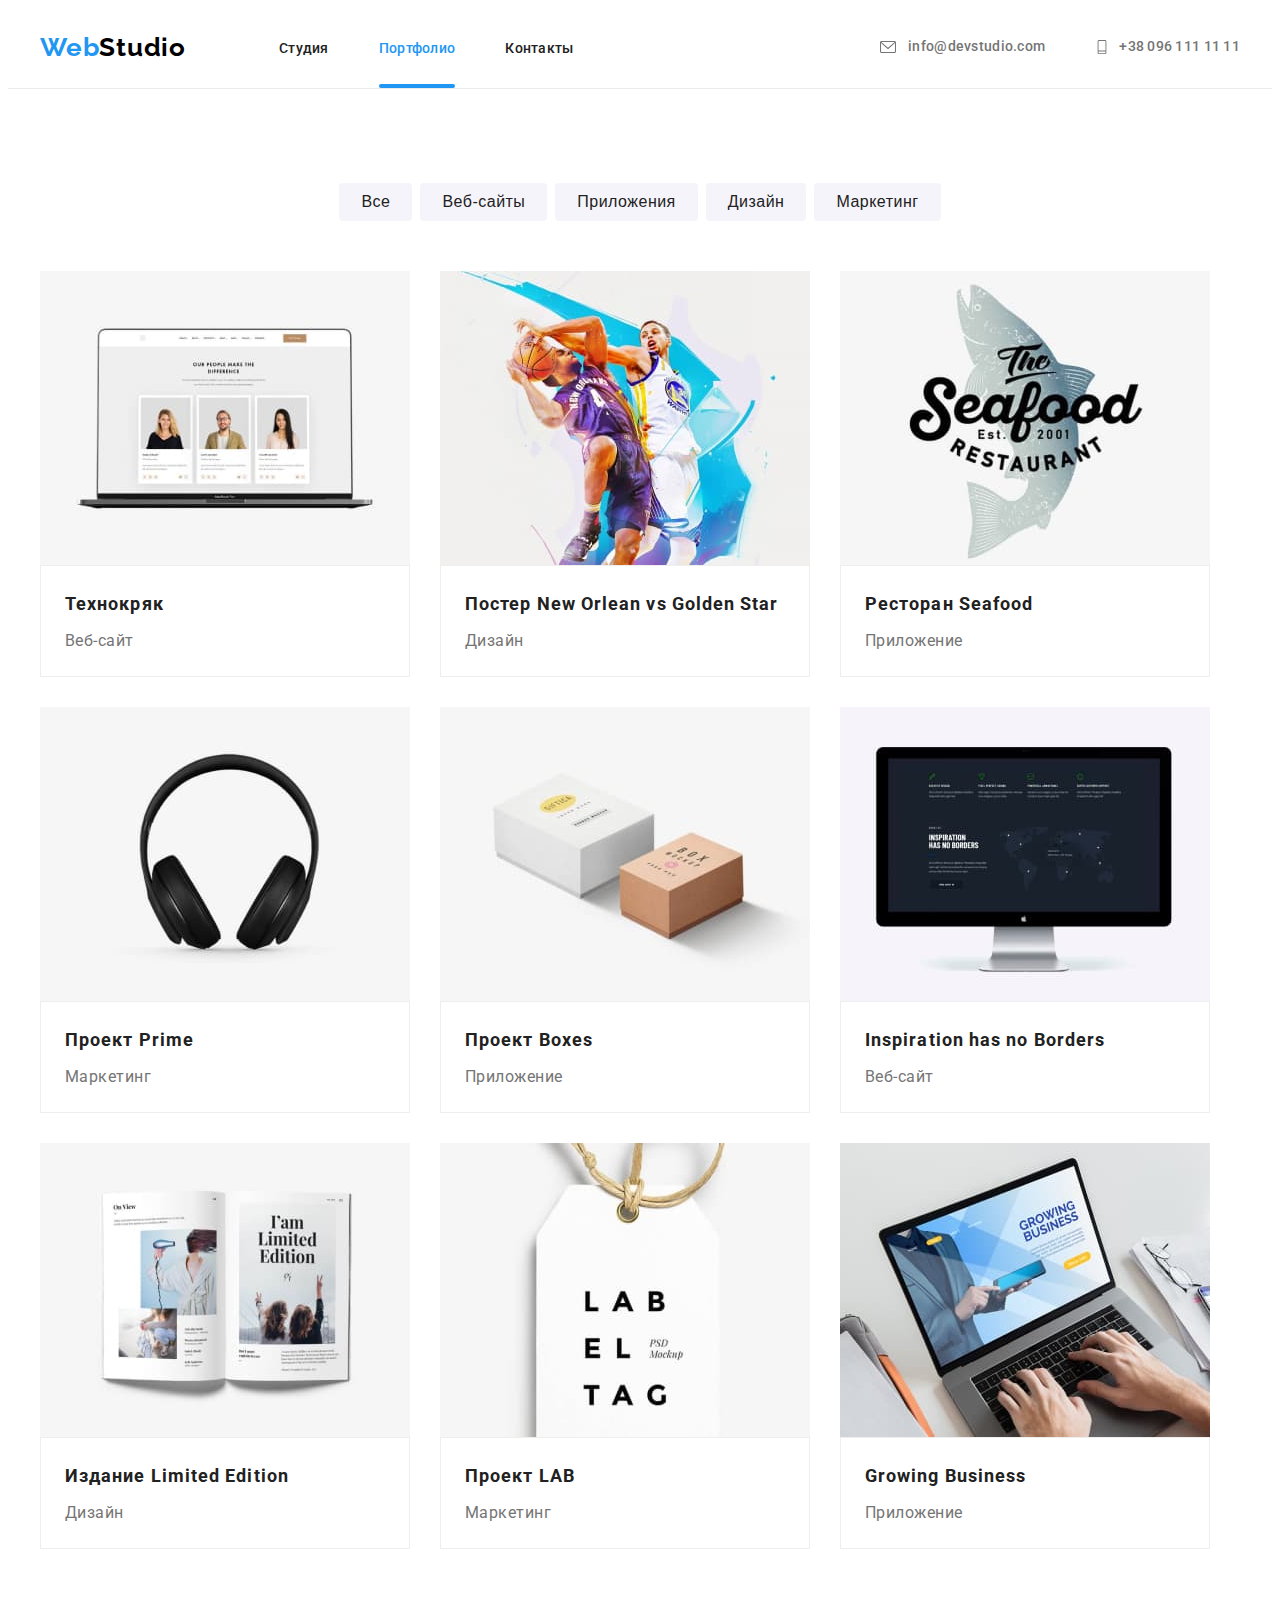
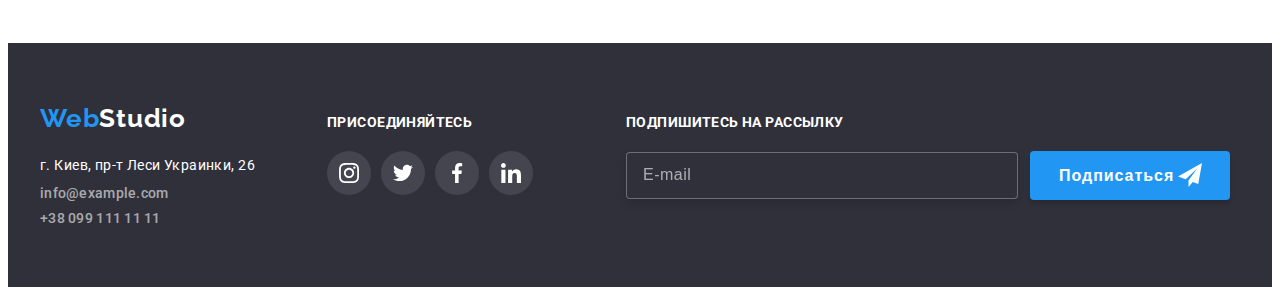
==== portfolio.html @ 2f49c0d4 "Скопировал файлы с дз 6" ====
<!DOCTYPE html>
<html lang="ru">
<head>
    <meta charset="UTF-8">
    <meta http-equiv="X-UA-Compatible" content="IE=edge">
    <meta name="viewport" content="width=device-width, initial-scale=1.0">    
    <title>Document</title>
    <link rel="preconnect" href="https://fonts.gstatic.com">
    <link href="https://fonts.googleapis.com/css2?family=Raleway:wght@700&family=Roboto:wght@400;500;700;900&display=swap"
        rel="stylesheet">
    <link rel="stylesheet" href="https://cdnjs.cloudflare.com/ajax/libs/modern-normalize/0.2.0/modern-normalize.min.css"
        integrity="sha512-sqIVMkf5f8XGYI/UZYGs7wODxlUeoj9JknataPfUwtvrSKWMHrMXGZ7Evb6nabFYJQG15vFFyALe6r0nWCD1Ug=="
        crossorigin="anonymous" />
    <link rel="stylesheet" href="./css/styles.css">
</head>
<body>
    <header class="header">
    
        <div class="container">
            <!-- Навигация -->
            <nav class="navigation">
                <a href="./index.html" class="logo link">Web<span class="logo-black">Studio</span></a>
                <ul class="list nav-list">
                    <li class="nav-item">
                        <a class="navigation-link link" href="index.html">Студия</a>
                    </li>
                    <li class="nav-item">
                        <a class="navigation-link current link" href="./portfolio.html">Портфолио</a>
                    </li>
                    <li class="nav-item">
                        <a class="navigation-link link" href="">Контакты</a>
                    </li>
                </ul>
            </nav>
            <!-- Контакты -->
            <div class="contacts-container">
                <a href="mailto:info@devstudio.com" class="mail-link link">
                    <svg width="20" height="16" class="icon-envelope">
                        <use href="./images/svg/sprite.svg#icon-envelope">
    
                        </use>
                    </svg>
                    info@devstudio.com</a>
                <a href="tel:+380961111111" class="phone-link link">
                    <svg width="14" height="20" class="icon-Vector">
                        <use href="./images/svg/sprite.svg#icon-Vector">
    
                        </use>
                    </svg>+38 096 111 11 11
                </a>
            </div>
        </div>
    
    </header>

    <main>
        <!-- portfolio -->
        <section class="portfolio-section">     
            <div class="container">
                <h1 hidden>portfolio</h1>
                <ul class="filters-list list">
                    <li class="filter-item">
                        <button type="button" class="filter-btm">Все</button>
                    </li>
                    <li class="filter-item">
                        <button type="button" class="filter-btm">Веб-сайты</button>
                    </li>
                    <li class="filter-item">
                        <button type="button" class="filter-btm">Приложения</button>
                    </li>
                    <li class="filter-item">
                        <button type="button" class="filter-btm">Дизайн</button>
                    </li>
                    <li class="filter-item">
                        <button type="button" class="filter-btm">Маркетинг</button>
                    </li>
                </ul>
                
                <ul class="projects-list list">
                    <li class="project-item">
                        <a class="project-link link" href="">
                            <div class="project-list-wraper">
                                <img class="project-img" src="./images/portfolio/img.jpg" alt="макбук" width="370" height="294">                            
                                <p class="overlay">
                                    Технокряк это современная площадка распространения коронавируса. Компании используют эту платформу для цифрового шпионажа и атак на защищённые сервера конкурентов.
                                </p>  
                            </div>                          
                            <div class="project-list-content-wrapper">
                                <h2 class="project-title">Технокряк</h2>
                                <p class="project-name">Веб-сайт</p>
                            </div>
                            
                        </a>
                    </li>
                    <li class="project-item">
                        <a class="project-link link" href="">
                            <div class="project-list-wraper">
                                <img class="project-img" src="./images/portfolio/img-1.jpg" alt="играют в баскетбол" width="370" height="294">                            
                                <p class="overlay">
                                    Технокряк это современная площадка распространения коронавируса. Компании используют эту платформу для цифрового шпионажа и атак на защищённые сервера конкурентов.
                                </p>  
                            </div>                            
                            <div class="project-list-content-wrapper">
                                <h2 class="project-title">Постер New Orlean vs Golden Star</h2>
                                <p class="project-name">Дизайн</p>
                            </div>
                            
                        </a>
                    </li>
                    <li class="project-item">
                        <a class="project-link link" href="">
                            <div class="project-list-wraper">
                                <img class="project-img" src="./images/portfolio/img-2.jpg" alt="логотип ресторана Seafood" width="370" height="294">                            
                                <p class="overlay">
                                    Технокряк это современная площадка распространения коронавируса. Компании используют эту платформу для цифрового шпионажа и атак на защищённые сервера конкурентов.
                                </p>  
                            </div>    
                            
                            <div class="project-list-content-wrapper">
                                <h2 class="project-title">Ресторан Seafood</h2>
                                <p class="project-name">Приложение</p>
                            </div>                                
                        </a>
                    </li>
                    <li class="project-item">
                        <a class="project-link link" href="">
                            <div class="project-list-wraper">
                                <img class="project-img" src="./images/portfolio/img-3.jpg" alt="наушники" width="370" height="294">                            
                                <p class="overlay">
                                    Технокряк это современная площадка распространения коронавируса. Компании используют эту платформу для цифрового шпионажа и атак на защищённые сервера конкурентов.
                                </p>  
                            </div>    
                            
                            <div class="project-list-content-wrapper">
                                <h2 class="project-title">Проект Prime</h2>
                                <p class="project-name">Маркетинг</p>
                            </div>                            
                        </a>
                    </li>
                    <li class="project-item">
                        <a class="project-link link" href="">
                            <div class="project-list-wraper">
                                <img class="project-img" src="./images/portfolio/img-4.jpg" alt="две коробки" width="370" height="294">                            
                                <p class="overlay">
                                    Технокряк это современная площадка распространения коронавируса. Компании используют эту платформу для цифрового шпионажа и атак на защищённые сервера конкурентов.
                                </p>  
                            </div>                             
                            <div class="project-list-content-wrapper">
                                <h2 class="project-title">Проект Boxes</h2>
                                <p class="project-name">Приложение</p>
                            </div>                            
                        </a>
                    </li>
                    <li class="project-item">
                        <a class="project-link link" href="">
                            <div class="project-list-wraper">
                                <img class="project-img" src="./images/portfolio/img-5.jpg" alt="монитор" width="370" height="294">                            
                                <p class="overlay">
                                    Технокряк это современная площадка распространения коронавируса. Компании используют эту платформу для цифрового шпионажа и атак на защищённые сервера конкурентов.
                                </p>  
                            </div>                             
                            <div class="project-list-content-wrapper">
                                <h2 class="project-title">Inspiration has no Borders</h2>
                                <p class="project-name">Веб-сайт</p>
                            </div>                                
                        </a>
                    </li>
                    <li class="project-item">
                        <a class="project-link link" href="">
                            <div class="project-list-wraper">
                                <img class="project-img" src="./images/portfolio/img-6.jpg" alt="книга" width="370" height="294">                            
                                <p class="overlay">
                                    Технокряк это современная площадка распространения коронавируса. Компании используют эту платформу для цифрового шпионажа и атак на защищённые сервера конкурентов.
                                </p>  
                            </div>                            
                            <div class="project-list-content-wrapper">
                                <h2 class="project-title">Издание Limited Edition</h2>
                                <p class="project-name">Дизайн</p>
                            </div>                            
                        </a>
                    </li>
                    <li class="project-item">
                        <a class="project-link link" href="">
                            <div class="project-list-wraper">
                                <img class="project-img" src="./images/portfolio/img-7.jpg" alt="брилок с названием проекта" width="370" height="294">                           
                                <p class="overlay">
                                    Технокряк это современная площадка распространения коронавируса. Компании используют эту платформу для цифрового шпионажа и атак на защищённые сервера конкурентов.
                                </p>  
                            </div>                           
                            <div class="project-list-content-wrapper">
                                <h2 class="project-title">Проект LAB</h2>
                                <p class="project-name">Маркетинг</p>
                            </div>                                
                        </a>
                    </li>
                    <li class="project-item">
                        <a class="project-link link" href="">
                            <div class="project-list-wraper">
                                <img class="project-img" src="./images/portfolio/img-8.jpg" alt="набирает текст на ноутбуке" width="370" height="294">                           
                                <p class="overlay">
                                    Технокряк это современная площадка распространения коронавируса. Компании используют эту платформу для цифрового шпионажа и атак на защищённые сервера конкурентов.
                                </p>  
                            </div> 
                            
                            <div class="project-list-content-wrapper">
                                <h2 class="project-title">Growing Business</h2>
                                <p class="project-name">Приложение</p>
                            </div>                                
                        </a>
                    </li>
                </ul>

            </div>       
            
        </section>

    </main>

    <!-- footer -->
    <footer class="footer">
        <div class="container footer-container">
            <div>
                <a class="logo link" href="index.html">Web<span class="logo-white">Studio</span></a>
    
                <address class="adress">
                    <p class="address-name">г. Киев, пр-т Леси Украинки, 26</p>
                    <a class="mail-link link" href="mailto:info@example.com">info@example.com</a>
                    <a class="phone-link link" href="tel:+380991111111">+38 099 111 11 11</a>
    
                </address>
            </div>
            <div class="social-links-container">
                <h2 class="sicial-title">присоединяйтесь</h2>
                <ul class="footer-social-links list">
                    <li class="footer-social-link-item">
                        <a href="" class="footer-social-link link">
                            <svg width=20 height=20 class="footer-social-list-icon">
                                <use href="./images/svg/sprite.svg#icon-instagram-2"></use>
                            </svg>
                        </a>
                    </li>
                    <li class="footer-social-link-item">
                        <a href="" class="footer-social-link link">
                            <svg width=20 height=20 class="footer-social-list-icon">
                                <use href="./images/svg/sprite.svg#icon-twitter-1"></use>
                            </svg>
                        </a>
                    </li>
                    <li class="footer-social-link-item">
                        <a href="" class="footer-social-link link">
                            <svg width=20 height=20 class="footer-social-list-icon">
                                <use href="./images/svg/sprite.svg#icon-facebook-1"></use>
                            </svg>
                        </a>
                    </li>
                    <li class="footer-social-link-item">
                        <a href="" class="footer-social-link link">
                            <svg width=20 height=20 class="footer-social-list-icon">
                                <use href="./images/svg/sprite.svg#icon-linkedin-1"></use>
                            </svg>
                        </a>
                    </li>
                </ul>
            </div>
    
            <div class="e-mail-input-container">
                <p class="e-mail-input-title">Подпишитесь на рассылку</p>
    
                <form action="#" class="e-mail-input-form">
                    <input type="email" name="user-email" class="e-mail-input" placeholder="E-mail">
                    <div class="e-mail-input-wraper">
                        <button type="submit" class="e-mail-input-btn">Подписаться
                            <svg width=24 height=24 class="e-mail-input-icon">
                                <use href="./images/svg/sprite.svg#icon-send"></use>
                            </svg>
                        </button>
    
                    </div>
                </form>
    
            </div>
        </div>
    
    
    </footer>
    
</body>
</html>
---- css/styles.css ----
h1,
h2,
h3,
h4,
h5,
h6,
p {
  margin: 0px;
  padding: 0px;
}

ol,
ul {
  margin: 0px;
  padding: 0px;
}

img {
  display: block;
}

:root {
  --main-font: "Roboto", sans-serif;
  --secondary-font: "Raleway", sans-serif;
  --accent-color: #2196f3;
  --main-color: #212121;
  --secondary-color: #757575;
  --color-balck: #000000;
  --color-white: #ffffff;
}

body {
  font-family: var(--main-font);
  color: var(--main-color);
}

.icon-envelope,
.icon-Vector {
  transition: fill 250ms cubic-bezier(0.4, 0, 0.2, 1);
  fill: var(--secondary-color);
  margin-right: 10px;
}

.phone-link:focus .icon-Vector,
.phone-link:hover .icon-Vector,
.mail-link:hover .icon-envelope,
.mail-link:focus .icon-envelope {
  fill: var(--accent-color);
}

.link {
  text-decoration: none;
}

.list {
  list-style: none;
}

.adress {
  font-style: normal;
  margin-top: 20px;
}

.adress .phone-link {
  display: block;
}

.visually-hidden {
  position: absolute !important;
  clip: rect(1px 1px 1px 1px); /* IE6, IE7 */
  clip: rect(1px, 1px, 1px, 1px);
  padding: 0 !important;
  border: 0 !important;
  height: 1px !important;
  width: 1px !important;
  overflow: hidden;
}

.container {
  width: 1200px;
  margin: 0 auto;
  padding-left: 15px;
  padding-right: 15px;
}

.header {
  display: flex;
  align-items: center;
  padding-top: 24px;
  padding-bottom: 25px;
  border-bottom: 1px solid #ececec;
}

.social-links {
  padding-left: 32px;
  padding-right: 32px;
  margin-top: 16px;
  display: flex;
  justify-content: space-between;
}

.social-link-item {
  align-items: center;
}

.social-link {
  transition: background-color 250ms cubic-bezier(0.4, 0, 0.2, 1);
  border-radius: 50%;
  display: flex;
  justify-content: center;
  align-items: center;
  height: 40px;
  width: 40px;
}

.social-link-item:not(:last-child) {
  margin-right: 10px;
}

.social-list-icon {
  transition: fill 250ms cubic-bezier(0.4, 0, 0.2, 1);
  fill: #afb1b8;
  width: 20px;
  height: 20px;
}

.social-link:focus,
.social-link:hover {
  transition: background-color 250ms cubic-bezier(0.4, 0, 0.2, 1);
  background-color: var(--accent-color);
}

.social-link:focus .social-list-icon,
.social-link:hover .social-list-icon {
  fill: var(--color-white);
}

.regular-customers-title {
  font-family: Roboto;
  font-weight: 700;
  font-size: 36px;
  line-height: 1.16;
  text-align: center;
  letter-spacing: 0.03em;

  color: var(--main-color);
}

.regular-customers-list {
  display: flex;
  margin-top: 50px;
}

.logo-1 {
  width: 45px;
  height: 50px;
}

.regular-customers-link {
  display: flex;
  justify-content: center;
  align-items: center;
  width: 170px;
  height: 90px;
  border: 1px solid #afb1b8;
  border-radius: 4px;
  transition: border-color 250ms cubic-bezier(0.4, 0, 0.2, 1);
}

.footer-container {
  display: flex;
  align-items: baseline;
}

.sicial-title {
  font-family: Roboto;
  font-weight: 700;
  font-size: 14px;
  line-height: 1.14;
  letter-spacing: 0.03em;
  text-transform: uppercase;
  color: var(--color-white);
}

.regular-customers-link:focus .regular-customers-icon,
.regular-customers-link:hover .regular-customers-icon {
  fill: var(--accent-color);
}

.regular-customers-link:focus,
.regular-customers-link:hover {
  border-color: var(--accent-color);
}

.footer-social-links {
  display: flex;
  margin-top: 20px;
}

.footer-social-link-item:not(:last-child) {
  margin-right: 10px;
}

.social-links-container {
  margin-left: 72px;
}

.footer-social-list-icon {
  fill: var(--color-white);
}

.footer-social-link:focus,
.footer-social-link:hover {
  background: var(--accent-color);
}

.footer-social-link {
  display: flex;
  justify-content: center;
  align-items: center;
  height: 44px;
  width: 44px;
  border-radius: 50%;
  background: rgba(255, 255, 255, 0.1);
  transition: background-color 250ms cubic-bezier(0.4, 0, 0.2, 1);
}

.regular-customers-icon {
  fill: #afb1b8;
  transition: fill 250ms cubic-bezier(0.4, 0, 0.2, 1);
}

.regular-customers-list-item:not(:last-child) {
  margin-right: 30px;
}

.regular-customers-section {
  padding-top: 94px;
  padding-bottom: 94px;
}

.nav-item:not(:last-child) {
  margin-right: 50px;
}

.contacts-container {
  display: flex;
  margin-left: auto;
}

.contacts-container .mail-link {
  justify-content: center;
  align-items: center;
  display: flex;
  margin-right: 50px;
}

.adress .mail-link {
  display: block;
  margin-bottom: 9px;
}

.navigation {
  display: flex;
  align-items: center;
}

.header .container {
  display: flex;
  align-items: center;
}

.nav-list {
  display: flex;
  align-items: center;
  margin-left: 93px;
}

.hero-section {
  max-width: 1600px;
  margin: 0 auto;
  background: #2f303a;
  padding-top: 200px;
  padding-bottom: 200px;
  text-align: center;
  background-image: linear-gradient(
      rgba(47, 48, 58, 0.4),
      rgba(47, 48, 58, 0.4)
    ),
    url(../images/hero-Img.jpg);
}

.svg-container {
  width: 270px;
  height: 120px;
  padding: 25px 100px;
  background: #f5f4fa;
  border-radius: 4px;
  margin-bottom: 30px;
}

.logo {
  font-family: var(--secondary-font);
  font-weight: 700;
  font-size: 26px;
  line-height: 1.19;
  letter-spacing: 0.03em;
  color: var(--accent-color);
}

.logo-black {
  color: var(--color-balck);
}

.logo-white {
  color: var(--color-white);
}

.navigation-link {
  font-weight: 500;
  font-size: 14px;
  line-height: 1.14;
  letter-spacing: 0.02em;
  color: var(--main-color);
  transition: color 250ms cubic-bezier(0.4, 0, 0.2, 1);
  position: relative;
  padding-top: 32px;
  padding-bottom: 32px;
}

.current {
  color: var(--accent-color);
}

.current::after {
  content: "";
  display: block;
  position: absolute;
  width: 100%;
  background-color: var(--accent-color);
  height: 4px;
  border-radius: 2px;
  bottom: 0;
  left: 0;
}

.features-list {
  display: flex;
  margin-left: -30px;
  margin-top: -30px;
  flex-wrap: wrap;
}

.features-item {
  margin-top: 30px;
  margin-left: 30px;
  flex-basis: calc(100% / 4 - 30px);
}

.team-section {
  background-color: #f5f4fa;
  padding-top: 94px;
  padding-bottom: 94px;
}

.footer {
  background-color: #2f303a;
  padding-top: 60px;
  padding-bottom: 60px;
}

.mail-link {
  font-weight: 500;
  font-size: 14px;
  line-height: 1.14;
  letter-spacing: 0.02em;
  color: rgba(255, 255, 255, 0.6);
  transition: color 250ms cubic-bezier(0.4, 0, 0.2, 1);
}

.phone-link {
  font-weight: 500;
  font-size: 14px;
  line-height: 1.14;
  letter-spacing: 0.02em;
  color: rgba(255, 255, 255, 0.6);
  transition: color 250ms cubic-bezier(0.4, 0, 0.2, 1);
}

.contacts-container .mail-link {
  color: var(--secondary-color);
}

.contacts-container .phone-link {
  align-items: center;
  justify-content: center;
  display: flex;
  color: var(--secondary-color);
}

.mail-link:focus,
.mail-link:hover,
.navigation-link:focus,
.navigation-link:hover,
.phone-link:hover,
.phone-link:focus {
  color: var(--accent-color);
}

.main-title {
  font-weight: 900;
  font-size: 44px;
  line-height: 1.36;
  letter-spacing: 0.06em;
  text-transform: uppercase;
  color: #ffffff;
  width: 700px;
  margin: 0 auto;
  margin-bottom: 30px;
}

.main-btn {
  font-weight: 700;
  font-size: 16px;
  line-height: 1.87;
  letter-spacing: 0.06em;
  background-color: var(--accent-color);
  color: var(--color-white);
  cursor: pointer;
  padding: 10px 32px;
  border-radius: 4px;
  border: none;
}

.main-btn:hover {
  background-color: #188ce8;
}

.features-section {
  padding-top: 94px;
  padding-bottom: 47px;
}

.box-section {
  padding-top: 47px;
  padding-bottom: 94px;
}

.features-title {
  font-weight: 700;
  font-size: 14px;
  line-height: 1.14;
  letter-spacing: 0.03em;
  text-transform: uppercase;
  margin-bottom: 10px;
}

.title {
  font-weight: 700;
  font-size: 36px;
  line-height: 1.16;
  text-align: center;
  letter-spacing: 0.03em;
  color: var(--main-color);
  margin-bottom: 50px;
}

.features-description {
  font-size: 14px;
  line-height: 1.71;
  letter-spacing: 0.03em;
  color: var(--secondary-color);
}

.team-title {
  font-weight: 500;
  font-size: 16px;
  line-height: 1.18;
  text-align: center;
  letter-spacing: 0.03em;
  margin-bottom: 10px;
}

.team-list {
  flex-wrap: wrap;
  display: flex;
  margin-left: -30px;
  margin-top: -30px;
}

.team-item {
  margin-left: 30px;
  margin-top: 30px;
}

.team-list-content-wrapper {
  padding-top: 30px;
  padding-bottom: 30px;
  background-color: var(--color-white);
  box-shadow: 0px 1px 3px rgba(0, 0, 0, 0.12), 0px 1px 1px rgba(0, 0, 0, 0.14),
    0px 2px 1px rgba(0, 0, 0, 0.2);
  border-radius: 0px 0px 4px 4px;
}

.box-list {
  display: flex;
  margin-left: -30px;
  margin-top: -30px;
}

.filters-list {
  display: flex;
  justify-content: center;
  margin-bottom: 50px;
}

.portfolio-section {
  padding-top: 94px;
  padding-bottom: 94px;
}

.project-list-content-wrapper {
  padding: 20px 24px;
  border: 1px solid #eeeeee;
}

.project-item {
  position: relative;
  transition: box-shadow 250ms cubic-bezier(0.4, 0, 0.2, 1);
  margin-left: 30px;
  margin-top: 30px;
}

.project-item:focus,
.project-item:hover {
  box-shadow: 0px 1px 1px rgba(0, 0, 0, 0.12), 0px 4px 4px rgba(0, 0, 0, 0.06),
    1px 4px 6px rgba(0, 0, 0, 0.16);
}

.filter-item:not(:last-child) {
  margin-right: 8px;
}

.projects-list {
  flex-wrap: wrap;
  display: flex;
  margin-left: -30px;
  margin-top: -30px;
}

.team-position {
  font-size: 16px;
  line-height: 1.18;
  text-align: center;
  letter-spacing: 0.03em;
  color: var(--secondary-color);
}

.address-name {
  font-size: 14px;
  line-height: 1.71;
  letter-spacing: 0.03em;
  color: var(--color-white);
  margin-bottom: 9px;
}

.filter-btm {
  font-weight: 500;
  font-size: 16px;
  line-height: 1.62;
  text-align: center;
  letter-spacing: 0.03em;
  cursor: pointer;
  color: var(--main-color);
  display: block;
  padding: 6px 22px;
  background: #f5f4fa;
  border: none;
  border-radius: 4px;
  transition: color 250ms cubic-bezier(0.4, 0, 0.2, 1),
    background 250ms cubic-bezier(0.4, 0, 0.2, 1),
    box-shadow 250ms cubic-bezier(0.4, 0, 0.2, 1);
}

.filter-btm:hover,
.filter-btm:focus {
  box-shadow: 0px 3px 1px rgba(0, 0, 0, 0.1), 0px 1px 2px rgba(0, 0, 0, 0.08),
    0px 2px 2px rgba(0, 0, 0, 0.12);
  background-color: var(--accent-color);
  color: var(--color-white);
}

.project-title {
  font-weight: 700;
  font-size: 18px;
  line-height: 2;
  letter-spacing: 0.06em;
  margin-bottom: 4px;
  color: var(--main-color);
}

.project-name {
  font-size: 16px;
  line-height: 1.87;
  letter-spacing: 0.03em;
  color: var(--secondary-color);
}

.overlay {
  font-size: 18px;
  line-height: 1.56;
  letter-spacing: 0.03em;
  color: var(--color-white);
  top: 0;
  left: 0;
  position: absolute;
  width: 100%;
  transform: translateY(100%);
  height: 100%;
  padding: 63px 24px;
  background: rgba(33, 150, 243, 0.9);
  transition: transform 250ms cubic-bezier(0.4, 0, 0.2, 1);
}

.project-list-wraper {
  overflow: hidden;
  position: relative;
}

.project-link:focus .overlay,
.project-link:hover .overlay {
  transform: translateY(0%);
}

.box-item-label {
  display: flex;
  justify-content: center;
  align-items: center;
  position: absolute;
  bottom: 0;
  left: 0;
  width: 100%;
  height: 70px;
  background: rgba(47, 48, 58, 0.8);
}

.box-item {
  flex-basis: calc(100% / 3 - -30px);
  margin-left: 30px;
  margin-top: 30px;
  position: relative;
}

.box-item-label-text {
  font-weight: 700;
  font-size: 14px;
  line-height: 1.14;
  text-align: center;
  letter-spacing: 0.03em;
  text-transform: uppercase;
  color: var(--color-white);
}

.backdrop {
  position: fixed;
  bottom: 0;
  left: 0;
  top: 0;
  left: 0;
  width: 100vw;
  height: 100vh;
  background-color: rgba(0, 0, 0, 0.2);
  transition: all 250ms cubic-bezier(0.4, 0, 0.2, 1);
}

.modal {
  position: absolute;
  left: 50%;
  top: 50%;
  transform: translate(-50%, -50%);
  width: 528px;
  height: 580px;
  background: #ffffff;
  padding: 40px;
}

.modal-close-btn {
  display: flex;
  align-items: center;
  position: absolute;
  top: 8px;
  right: 8px;
  width: 30px;
  height: 30px;
  cursor: pointer;
  background: #ffffff;
  border-radius: 50%;
  border: 1px solid rgba(0, 0, 0, 0.1);
}

.modal-close-btn:hover .modal-close-btn-icon,
.modal-close-btn:focus .modal-close-btn-icon {
  fill: var(--accent-color);
}

.modal-close-btn-icon {
  display: block;
  transition: fill 250ms cubic-bezier(0.4, 0, 0.2, 1);
}

.is-hidden {
  opacity: 0;
  visibility: hidden;
  pointer-events: none;
}

/* ========== FORM ========== */

.modal-form {
  display: flex;
  flex-direction: column;
}

.form-title {
  font-weight: 700;
  font-size: 20px;
  line-height: 1.15;
  text-align: center;
  letter-spacing: 0.03em;
  color: var(--main-color);
  margin-bottom: 12px;
}

.modal-form-input {
  width: 100%;
  height: 40px;
  border: 1px solid rgba(33, 33, 33, 0.2);
  border-radius: 4px;
  padding-left: 42px;
  outline: none;
  transition: border-color 250ms cubic-bezier(0.4, 0, 0.2, 1);
}

.modal-form-input:focus {
  border-color: var(--accent-color);
  cursor: pointer;
}

.modal-form-input:focus + .modal-form-icon {
  fill: var(--accent-color);
}

.modal-form-input-wrapper {
  position: relative;
  display: block;
  margin-top: 4px;
  margin-bottom: 10px;
}

.modal-form-icon {
  position: absolute;
  display: block;
  top: 50%;
  left: 12px;
  transform: translateY(-50%);
  transition: fill 250ms cubic-bezier(0.4, 0, 0.2, 1);
}

.modal-form-field {
  font-size: 12px;
  line-height: 1.16;
  letter-spacing: 0.01em;
  color: var(--secondary-color);
}

.modal-form-term:focus + .modal-form-check-desc::before {
  box-shadow: 0 0 0 0.5px black;
}

.modal-form-message {
  width: 100%;
  height: 120px;
  outline: none;
  border: 1px solid rgba(33, 33, 33, 0.2);
  border-radius: 4px;
  resize: none;
  padding: 12px 16px;
  margin-top: 4px;
  transition: border-color 250ms cubic-bezier(0.4, 0, 0.2, 1);
}

.modal-form-message::placeholder {
  font-size: 12px;
  line-height: 1.16;
  letter-spacing: 0.01em;
  color: rgba(117, 117, 117, 0.5);
}

.modal-form-message:focus {
  border-color: var(--accent-color);
}

.modal-form-check-desc::before {
  content: "";
  display: block;
  width: 16px;
  height: 16px;
  border: 1px solid #212121;
  border-radius: 4px;
  cursor: pointer;
  margin-right: 7px;
  box-shadow: 0px 1px 3px rgb(0 0 0 / 12%), 0px 1px 1px rgb(0 0 0 / 14%),
    0px 2px 1px rgb(0 0 0 / 20%);
}

.modal-form-term:checked + .modal-form-check-desc::before {
  background-image: url("../images/svg/icon\ check.svg");
  background-position: center;
  outline: none;
  background-color: var(--accent-color);
  border-color: var(--accent-color);
}
.modal-form-check-desc {
  display: flex;
  font-size: 12px;
  align-items: center;
  margin-top: 20px;
}

.modal-form-link {
  color: var(--accent-color);
}

.modal-form-btn {
  background: #2196f3;
  box-shadow: 0px 4px 4px rgba(0, 0, 0, 0.15);
  border-radius: 4px;
  border: none;
  margin: 0 auto;
  padding: 10px 55px;
  margin-top: 30px;

  font-weight: 700;
  font-size: 16px;
  line-height: 1.87;
  letter-spacing: 0.06em;
  color: #ffffff;
  transition: background 250ms cubic-bezier(0.4, 0, 0.2, 1);
}

.modal-form-btn:hover,
.modal-form-btn:focus {
  background: #188ce8;
  box-shadow: 0px 4px 4px rgba(0, 0, 0, 0.15);
  border-radius: 4px;
  cursor: pointer;
}

.e-mail-input-container {
  margin-left: 93px;
}

.e-mail-input-title {
  font-weight: 700;
  text-transform: uppercase;
  font-size: 14px;
  line-height: 1.14;
  letter-spacing: 0.03em;
  color: var(--color-white);
  margin-bottom: 20px;
}

.e-mail-input {
  border: 1px solid rgba(255, 255, 255, 0.3);
  filter: drop-shadow(0px 4px 4px rgba(0, 0, 0, 0.15));
  border-radius: 4px;
  background: #2f303a;
  outline: none;
  width: 358px;
  padding: 15px 16px;
  color: var(--color-white);
}

.e-mail-input::placeholder {
  font-size: 16px;
  line-height: 1.25;
  align-items: center;
  letter-spacing: 0.03em;
  color: rgba(255, 255, 255, 0.6);
}

.e-mail-input-btn {
  background: #2196f3;
  box-shadow: 0px 4px 4px rgba(0, 0, 0, 0.15);
  border-radius: 4px;
  display: flex;

  font-weight: 700;
  font-size: 16px;
  line-height: 1.87;
  letter-spacing: 0.06em;
  color: #ffffff;
  margin-left: 12px;
  padding: 10px 0 10px 29px;
  border: none;
  min-width: 200px;
  transition: background 250ms cubic-bezier(0.4, 0, 0.2, 1);
}

.e-mail-input-btn:hover {
  background: #188ce8;
  cursor: pointer;
}

.e-mail-input-wraper {
  position: relative;
}

.e-mail-input-icon {
  position: absolute;
  transform: translateY(-50%);
  top: 50%;
  right: 28px;
}

.e-mail-input-form {
  display: flex;
  align-items: center;
}
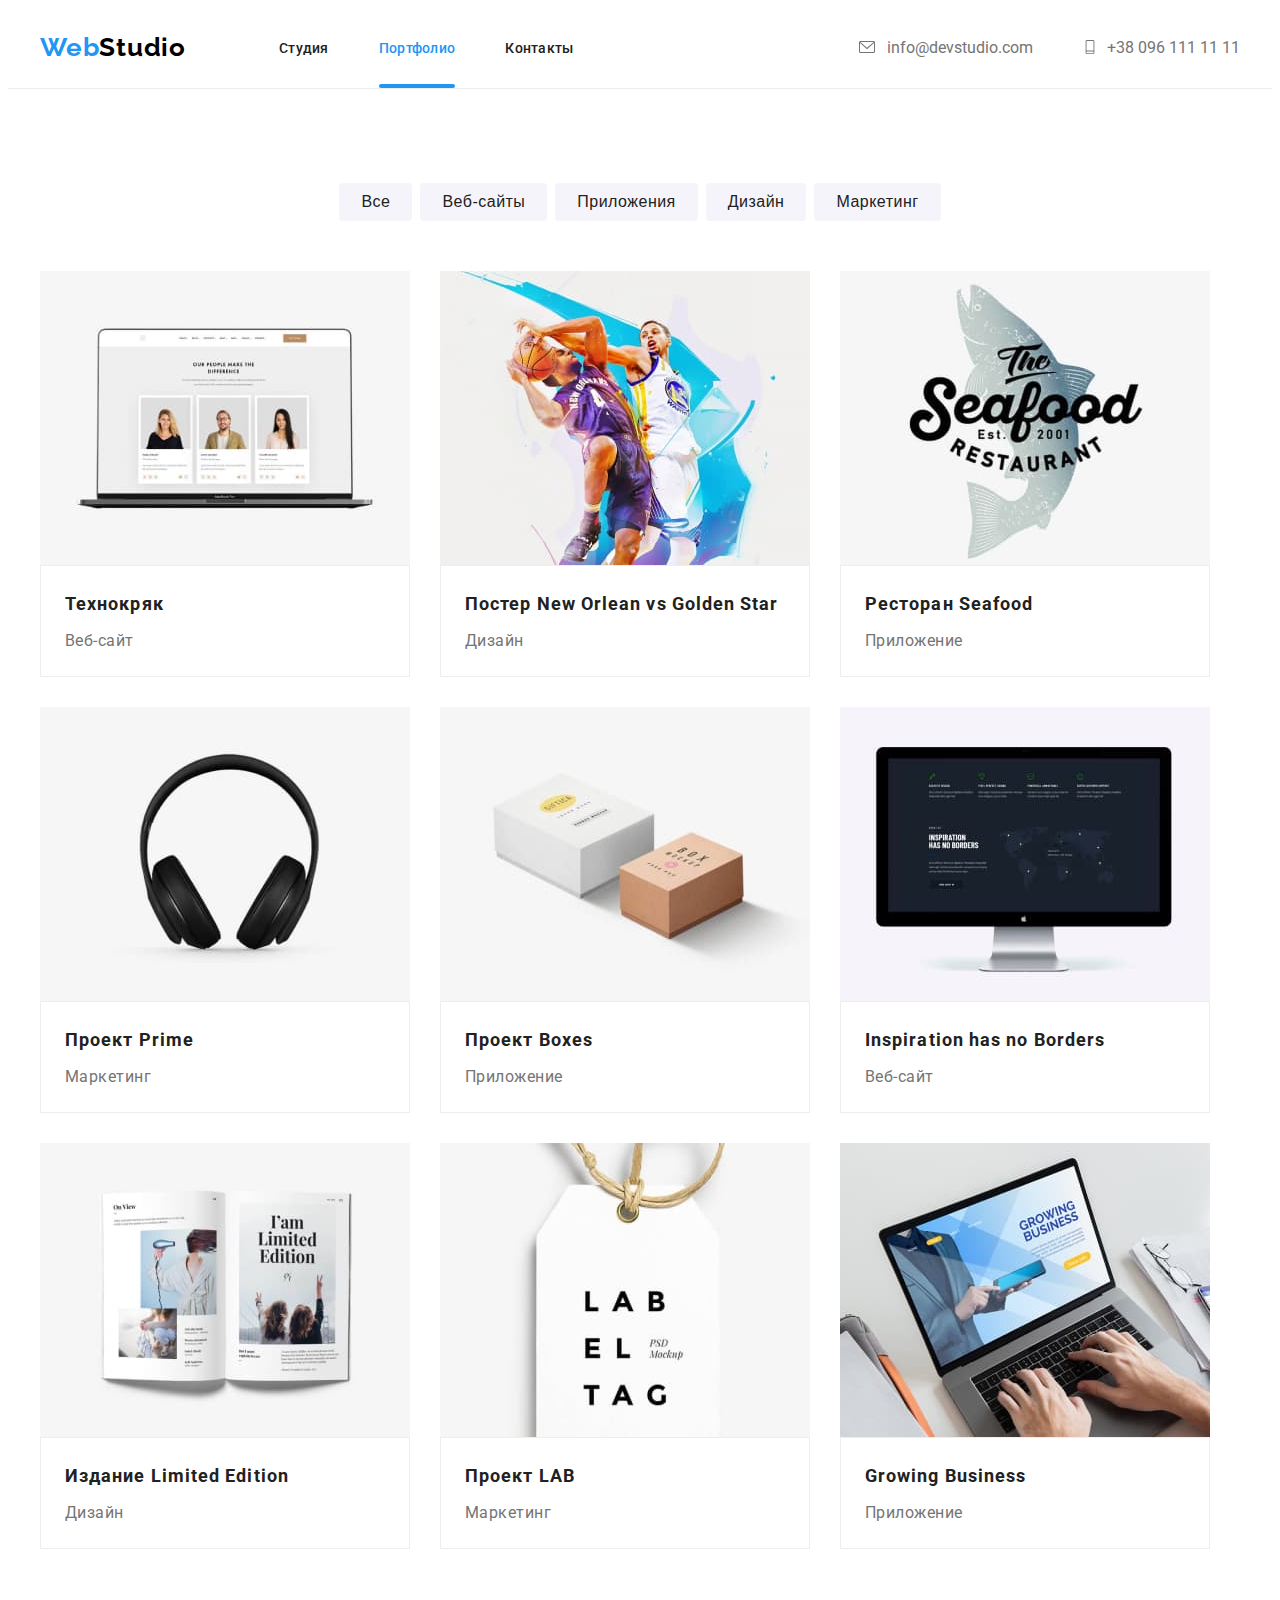
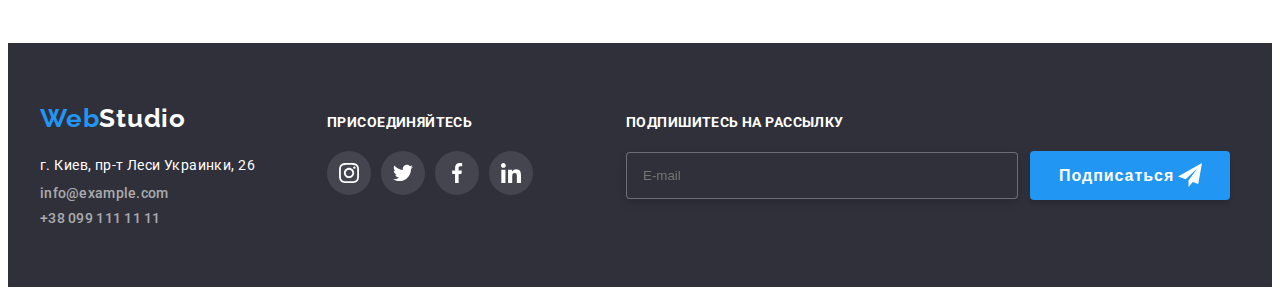
==== commit 3f9ab596: "выполнил ДЗ" ====
--- a/portfolio.html
+++ b/portfolio.html
@@ -11,7 +11,7 @@
     <link rel="stylesheet" href="https://cdnjs.cloudflare.com/ajax/libs/modern-normalize/0.2.0/modern-normalize.min.css"
         integrity="sha512-sqIVMkf5f8XGYI/UZYGs7wODxlUeoj9JknataPfUwtvrSKWMHrMXGZ7Evb6nabFYJQG15vFFyALe6r0nWCD1Ug=="
         crossorigin="anonymous" />
-    <link rel="stylesheet" href="./css/styles.css">
+    <link rel="stylesheet" href="./css/main.min.css">
 </head>
 <body>
     <header class="header">
@@ -19,30 +19,30 @@
         <div class="container">
             <!-- Навигация -->
             <nav class="navigation">
-                <a href="./index.html" class="logo link">Web<span class="logo-black">Studio</span></a>
-                <ul class="list nav-list">
-                    <li class="nav-item">
-                        <a class="navigation-link link" href="index.html">Студия</a>
-                    </li>
-                    <li class="nav-item">
-                        <a class="navigation-link current link" href="./portfolio.html">Портфолио</a>
-                    </li>
-                    <li class="nav-item">
-                        <a class="navigation-link link" href="">Контакты</a>
+                <a href="./index.html" class="logo link">Web<span class="logo_header">Studio</span></a>
+                <ul class="list menu">
+                    <li class="menu__item">
+                        <a class="menu__link link" href="index.html">Студия</a>
+                    </li>
+                    <li class="menu__item">
+                        <a class="menu__link current link" href="./portfolio.html">Портфолио</a>
+                    </li>
+                    <li class="menu__item">
+                        <a class="menu__link link" href="">Контакты</a>
                     </li>
                 </ul>
             </nav>
             <!-- Контакты -->
-            <div class="contacts-container">
-                <a href="mailto:info@devstudio.com" class="mail-link link">
-                    <svg width="20" height="16" class="icon-envelope">
+            <div class="contacts">
+                <a href="mailto:info@devstudio.com" class="contacts__mail-link link">
+                    <svg width="20" height="16" class="contacts__icon-envelope">
                         <use href="./images/svg/sprite.svg#icon-envelope">
     
                         </use>
                     </svg>
                     info@devstudio.com</a>
-                <a href="tel:+380961111111" class="phone-link link">
-                    <svg width="14" height="20" class="icon-Vector">
+                <a href="tel:+380961111111" class="contacts__phone-link link">
+                    <svg width="14" height="20" class="contacts__icon-Vector">
                         <use href="./images/svg/sprite.svg#icon-Vector">
     
                         </use>
@@ -54,6 +54,7 @@
     </header>
 
     <main>
+
         <!-- portfolio -->
         <section class="portfolio-section">     
             <div class="container">
@@ -220,12 +221,12 @@
     <footer class="footer">
         <div class="container footer-container">
             <div>
-                <a class="logo link" href="index.html">Web<span class="logo-white">Studio</span></a>
+                <a class="logo link" href="">Web<span class="logo_footer">Studio</span></a>
     
                 <address class="adress">
-                    <p class="address-name">г. Киев, пр-т Леси Украинки, 26</p>
-                    <a class="mail-link link" href="mailto:info@example.com">info@example.com</a>
-                    <a class="phone-link link" href="tel:+380991111111">+38 099 111 11 11</a>
+                    <p class="adress__name">г. Киев, пр-т Леси Украинки, 26</p>
+                    <a class="adress__mail-link  link" href="mailto:info@example.com">info@example.com</a>
+                    <a class="adress__phone-link phone_link link" href="tel:+380991111111">+38 099 111 11 11</a>
     
                 </address>
             </div>
@@ -263,14 +264,14 @@
                 </ul>
             </div>
     
-            <div class="e-mail-input-container">
-                <p class="e-mail-input-title">Подпишитесь на рассылку</p>
-    
-                <form action="#" class="e-mail-input-form">
-                    <input type="email" name="user-email" class="e-mail-input" placeholder="E-mail">
-                    <div class="e-mail-input-wraper">
-                        <button type="submit" class="e-mail-input-btn">Подписаться
-                            <svg width=24 height=24 class="e-mail-input-icon">
+            <div class="subscription">
+                <p class="subscription__title">Подпишитесь на рассылку</p>
+    
+                <form action="#" class="subscription__form">
+                    <input type="email" name="user-email" class="subscription__input" placeholder="E-mail">
+                    <div class="subscription__wraper">
+                        <button type="submit" class="subscription__btn">Подписаться
+                            <svg width=24 height=24 class="subscription__icon">
                                 <use href="./images/svg/sprite.svg#icon-send"></use>
                             </svg>
                         </button>
--- a/css/main.min.css
+++ b/css/main.min.css
@@ -0,0 +1,2 @@
+:root{--main-font: "Roboto", sans-serif;--secondary-font: "Raleway", sans-serif;--accent-color: #2196f3;--main-color: #212121;--secondary-color: #757575;--color-balck: #000000;--color-white: #ffffff;--main-transition: fill 250ms cubic-bezier(0.4, 0, 0.2, 1)}.visually-hidden{position:absolute !important;clip:rect(1px 1px 1px 1px);clip:rect(1px, 1px, 1px, 1px);padding:0 !important;border:0 !important;height:1px !important;width:1px !important;overflow:hidden}.container{width:1200px;margin:0 auto;padding-left:15px;padding-right:15px}h1,h2,h3,h4,h5,h6,p{margin:0px;padding:0px}ol,ul{margin:0px;padding:0px}img{display:block}.link{text-decoration:none}.list{list-style:none}body{font-family:var(--main-font);color:var(--main-color)}.title{font-weight:700;font-size:50px;line-height:1.16;text-align:center;letter-spacing:0.03em;color:var(--main-color);margin-bottom:36px}.logo{font-family:var(--secondary-font);font-weight:700;font-size:26px;line-height:1.19;letter-spacing:0.03em;color:var(--accent-color)}.logo_header{color:var(--color-balck)}.logo_footer{color:var(--color-white)}.social-links{padding-left:32px;padding-right:32px;margin-top:16px;display:flex;justify-content:space-between}.social-link-item{align-items:center}.social-link-item:not(:last-child){margin-right:10px}.social-link{transition:background-color 250ms cubic-bezier(0.4, 0, 0.2, 1);border-radius:50%;display:flex;justify-content:center;align-items:center;height:40px;width:40px}.social-link:focus,.social-link:hover{transition:background-color 250ms cubic-bezier(0.4, 0, 0.2, 1);background-color:var(--accent-color)}.social-list-icon{transition:fill 250ms cubic-bezier(0.4, 0, 0.2, 1);fill:#afb1b8;width:20px;height:20px}.social-link:focus .social-list-icon,.social-link:hover .social-list-icon{fill:var(--color-white)}.filters-list{display:flex;justify-content:center;margin-bottom:50px}.filter-item:not(:last-child){margin-right:8px}.filter-btm{font-weight:500;font-size:16px;line-height:1.62;text-align:center;letter-spacing:0.03em;cursor:pointer;color:var(--main-color);display:block;padding:6px 22px;background:#f5f4fa;border:none;border-radius:4px;transition:color 250ms cubic-bezier(0.4, 0, 0.2, 1),background 250ms cubic-bezier(0.4, 0, 0.2, 1),box-shadow 250ms cubic-bezier(0.4, 0, 0.2, 1)}.filter-btm:hover,.filter-btm:focus{box-shadow:0px 3px 1px rgba(0,0,0,0.1),0px 1px 2px rgba(0,0,0,0.08),0px 2px 2px rgba(0,0,0,0.12);background-color:var(--accent-color);color:var(--color-white)}.adress{font-style:normal;margin-top:20px}.adress__name{font-size:14px;line-height:1.71;letter-spacing:0.03em;color:var(--color-white);margin-bottom:9px}.adress__mail-link{font-weight:500;font-size:14px;line-height:1.14;letter-spacing:0.02em;color:rgba(255,255,255,0.6);transition:color 250ms cubic-bezier(0.4, 0, 0.2, 1);display:block;margin-bottom:9px}.adress__phone-link{display:block;font-weight:500;font-size:14px;line-height:1.14;letter-spacing:0.02em;color:rgba(255,255,255,0.6)}.subscription{margin-left:93px}.subscription__form{display:flex;align-items:center}.subscription__wraper{position:relative}.subscription__title{font-weight:700;text-transform:uppercase;font-size:14px;line-height:1.14;letter-spacing:0.03em;color:var(--color-white);margin-bottom:20px}.subscription__input{border:1px solid rgba(255,255,255,0.3);filter:drop-shadow(0px 4px 4px rgba(0,0,0,0.15));border-radius:4px;background:#2f303a;outline:none;width:358px;padding:15px 16px;color:var(--color-white)}.subscription__btn{background:#2196f3;box-shadow:0px 4px 4px rgba(0,0,0,0.15);border-radius:4px;display:flex;font-weight:700;font-size:16px;line-height:1.87;letter-spacing:0.06em;color:#ffffff;margin-left:12px;padding:10px 0 10px 29px;border:none;min-width:200px;transition:background 250ms cubic-bezier(0.4, 0, 0.2, 1)}.subscription__btn:hover{background:#188ce8;cursor:pointer}.subscription__icon{position:absolute;transform:translateY(-50%);top:50%;right:28px}.subscription::placeholder{font-size:16px;line-height:1.25;align-items:center;letter-spacing:0.03em;color:rgba(255,255,255,0.6)}.backdrop{position:fixed;bottom:0;left:0;top:0;left:0;width:100vw;height:100vh;background-color:rgba(0,0,0,0.2);transition:all 250ms cubic-bezier(0.4, 0, 0.2, 1)}.modal{position:absolute;left:50%;top:50%;transform:translate(-50%, -50%);width:528px;height:580px;background:#ffffff;padding:40px}.modal__form-title{font-weight:700;font-size:20px;line-height:1.15;text-align:center;letter-spacing:0.03em;color:var(--main-color);margin-bottom:12px}.modal__close-btn{display:flex;align-items:center;position:absolute;top:8px;right:8px;width:30px;height:30px;cursor:pointer;background:#ffffff;border-radius:50%;border:1px solid rgba(0,0,0,0.1)}.modal__close-btn-icon{display:block;transition:fill 250ms cubic-bezier(0.4, 0, 0.2, 1)}.modal__form{display:flex;flex-direction:column}.modal__form-field{font-size:12px;line-height:1.16;letter-spacing:0.01em;color:var(--secondary-color)}.modal__form-input-wrapper{position:relative;display:block;margin-top:4px;margin-bottom:10px}.modal__form-input{width:100%;height:40px;border:1px solid rgba(33,33,33,0.2);border-radius:4px;padding-left:42px;outline:none;transition:border-color 250ms cubic-bezier(0.4, 0, 0.2, 1)}.modal__form-btn{background:#2196f3;box-shadow:0px 4px 4px rgba(0,0,0,0.15);border-radius:4px;border:none;margin:0 auto;padding:10px 55px;margin-top:30px;font-weight:700;font-size:16px;line-height:1.87;letter-spacing:0.06em;color:#ffffff;transition:background 250ms cubic-bezier(0.4, 0, 0.2, 1)}.modal__form-btn:hover,.modal__form-btn:focus{background:#188ce8;box-shadow:0px 4px 4px rgba(0,0,0,0.15);border-radius:4px;cursor:pointer}.modal__form-icon{position:absolute;display:block;top:50%;left:12px;transform:translateY(-50%);transition:fill 250ms cubic-bezier(0.4, 0, 0.2, 1)}.modal__form-input:focus{border-color:var(--accent-color);cursor:pointer}.modal__form-input:focus+.modal__form-icon{fill:var(--accent-color)}.modal__form-message{width:100%;height:120px;outline:none;border:1px solid rgba(33,33,33,0.2);border-radius:4px;resize:none;padding:12px 16px;margin-top:4px;transition:border-color 250ms cubic-bezier(0.4, 0, 0.2, 1)}.modal__form-link{color:var(--accent-color)}.modal__form-message::placeholder{font-size:12px;line-height:1.16;letter-spacing:0.01em;color:rgba(117,117,117,0.5)}.modal__form-message:focus{border-color:var(--accent-color)}.modal__form-check-desc{display:flex;align-items:flex-end;font-size:12px;margin-top:20px}.modal__form-check-desc:before{content:"";display:block;width:16px;height:16px;border:1px solid #212121;border-radius:4px;cursor:pointer;margin-right:7px}.modal__form-term:focus+.modal__form-check-desc::before{box-shadow:0 0 0 0.5px black}.modal__form-term:checked+.modal__form-check-desc::before{background-image:url("../images/svg/icon check.svg");background-position:center;outline:none;background-color:var(--accent-color);border-color:var(--accent-color)}.modal__close-btn:hover .modal__close-btn-icon,.modal__close-btn:focus .modal__close-btn-icon{fill:var(--accent-color)}.is-hidden{opacity:0;visibility:hidden;pointer-events:none}.header{display:flex;align-items:center;padding-top:24px;padding-bottom:25px;border-bottom:1px solid #ececec}.header .container{display:flex;align-items:center}.navigation{display:flex;align-items:center}.menu{display:flex;align-items:center;margin-left:93px}.menu__link{font-weight:500;font-size:14px;line-height:1.14;letter-spacing:0.02em;color:var(--main-color);transition:color 250ms cubic-bezier(0.4, 0, 0.2, 1);position:relative;padding-top:32px;padding-bottom:32px}.menu__link:focus,.menu__link:hover{color:var(--accent-color)}.menu__item:not(:last-child){margin-right:50px}.contacts{display:flex;margin-left:auto}.contacts__mail-link{justify-content:center;align-items:center;display:flex;margin-right:50px;color:var(--secondary-color)}.contacts__phone-link{align-items:center;justify-content:center;display:flex;color:var(--secondary-color)}.contacts__icon-envelope{transition:fill 250ms cubic-bezier(0.4, 0, 0.2, 1);fill:var(--secondary-color);margin-right:10px}.contacts .contacts__mail-link:hover .contacts__icon-envelope,.contacts .contacts__mail-link:focus .contacts__icon-envelope{fill:var(--accent-color)}.contacts__icon-Vector{transition:fill 250ms cubic-bezier(0.4, 0, 0.2, 1);fill:var(--secondary-color);margin-right:10px}.contacts .contacts__phone-link:focus .contacts__icon-Vector,.contacts .contacts__phone-link:hover .contacts__icon-Vector{fill:var(--accent-color)}.contacts__mail-link:focus,.contacts__mail-link:hover,.contacts__phone-link:hover,.contacts__phone-link:focus{color:var(--accent-color)}.contacts__mail-link:focus,.contacts__mail-link:hover,.menu-link:focus,.menu-link:hover,.contacts__phone-link:hover,.contacts__phone-link:focus{color:var(--accent-color)}.phone_link{font-weight:500;font-size:14px;line-height:1.14;letter-spacing:0.02em;color:rgba(255,255,255,0.6);transition:color 250ms cubic-bezier(0.4, 0, 0.2, 1)}.current{color:var(--accent-color)}.current::after{content:"";display:block;position:absolute;width:100%;background-color:var(--accent-color);height:4px;border-radius:2px;bottom:0;left:0}.hero{max-width:1600px;margin:0 auto;background:#2f303a;padding-top:200px;padding-bottom:200px;text-align:center;background-image:linear-gradient(rgba(47,48,58,0.4), rgba(47,48,58,0.4)),url(../images/hero-Img.jpg)}.hero__title{font-weight:900;font-size:44px;line-height:1.36;letter-spacing:0.06em;text-transform:uppercase;color:#ffffff;width:700px;margin:0 auto;margin-bottom:30px}.hero__btn{font-weight:700;font-size:16px;line-height:1.87;letter-spacing:0.06em;background-color:var(--accent-color);color:var(--color-white);cursor:pointer;padding:10px 32px;border-radius:4px;border:none}.hero__btn:hover{background-color:#188ce8}.features{padding-top:94px;padding-bottom:47px}.features__list{display:flex;margin-left:-30px;margin-top:-30px;flex-wrap:wrap}.features__item{margin-top:30px;margin-left:30px;flex-basis:calc(100% / 4 - 30px)}.features__title{font-weight:700;font-size:14px;line-height:1.14;letter-spacing:0.03em;text-transform:uppercase;margin-bottom:10px}.features__description{font-size:14px;line-height:1.71;letter-spacing:0.03em;color:var(--secondary-color)}.features__svg-container{width:270px;height:120px;padding:25px 100px;background:#f5f4fa;border-radius:4px;margin-bottom:30px}.abilities{padding-top:47px;padding-bottom:94px}.abilities__list{display:flex;margin-left:-30px;margin-top:-30px}.abilities__item{flex-basis:calc(100% / 3 - -30px);margin-left:30px;margin-top:30px;position:relative}.abilities__item-label{display:flex;justify-content:center;align-items:center;position:absolute;bottom:0;left:0;width:100%;height:70px;background:rgba(47,48,58,0.8)}.abilities__item-label-text{font-weight:700;font-size:14px;line-height:1.14;text-align:center;letter-spacing:0.03em;text-transform:uppercase;color:var(--color-white)}.team{background-color:#f5f4fa;padding:94px 0 94px 0}.team__title{font-weight:500;font-size:16px;line-height:1.18;text-align:center;letter-spacing:0.03em;margin-bottom:10px}.team__list{flex-wrap:wrap;display:flex;margin-left:-30px;margin-top:-30px}.team__item{margin-left:30px;margin-top:30px}.team__list-content-wrapper{padding-top:30px;padding-bottom:30px;background-color:var(--color-white);box-shadow:0px 1px 3px rgba(0,0,0,0.12),0px 1px 1px rgba(0,0,0,0.14),0px 2px 1px rgba(0,0,0,0.2);border-radius:0px 0px 4px 4px}.team__position{font-size:16px;line-height:1.18;text-align:center;letter-spacing:0.03em;color:var(--secondary-color)}.customers{padding-top:94px;padding-bottom:94px}.customers__list{display:flex;margin-top:50px}.customers__link{display:flex;justify-content:center;align-items:center;width:170px;height:90px;border:1px solid #afb1b8;border-radius:4px;transition:border-color 250ms cubic-bezier(0.4, 0, 0.2, 1)}.customers__item:not(:last-child){margin-right:30px}.customers__link:focus,.customers__link:hover{border-color:var(--accent-color)}.customers__icon{fill:#afb1b8;transition:fill 250ms cubic-bezier(0.4, 0, 0.2, 1)}.customers__link:focus .customers__icon,.customers__link:hover .customers__icon{fill:var(--accent-color)}.footer{background-color:#2f303a;padding-top:60px;padding-bottom:60px}.footer-container{display:flex;align-items:baseline}.footer-social-list-icon{fill:var(--color-white)}.footer-social-link:focus,.footer-social-link:hover{background:var(--accent-color)}.footer-social-link{display:flex;justify-content:center;align-items:center;height:44px;width:44px;border-radius:50%;background:rgba(255,255,255,0.1);transition:background-color 250ms cubic-bezier(0.4, 0, 0.2, 1)}.footer-social-links{display:flex;margin-top:20px}.footer-social-link-item:not(:last-child){margin-right:10px}.sicial-title{font-family:Roboto;font-weight:700;font-size:14px;line-height:1.14;letter-spacing:0.03em;text-transform:uppercase;color:var(--color-white)}.social-links-container{margin-left:72px}.portfolio-section{padding-top:94px;padding-bottom:94px}.projects-list{flex-wrap:wrap;display:flex;margin-left:-30px;margin-top:-30px}.project-list-content-wrapper{padding:20px 24px;border:1px solid #eeeeee}.project-item{position:relative;transition:box-shadow 250ms cubic-bezier(0.4, 0, 0.2, 1);margin-left:30px;margin-top:30px}.project-item:focus,.project-item:hover{box-shadow:0px 1px 1px rgba(0,0,0,0.12),0px 4px 4px rgba(0,0,0,0.06),1px 4px 6px rgba(0,0,0,0.16)}.project-link:focus .overlay,.project-link:hover .overlay{transform:translateY(0%)}.project-list-wraper{overflow:hidden;position:relative}.project-title{font-weight:700;font-size:18px;line-height:2;letter-spacing:0.06em;margin-bottom:4px;color:var(--main-color)}.project-name{font-size:16px;line-height:1.87;letter-spacing:0.03em;color:var(--secondary-color)}.overlay{font-size:18px;line-height:1.56;letter-spacing:0.03em;color:var(--color-white);top:0;left:0;position:absolute;width:100%;transform:translateY(100%);height:100%;padding:63px 24px;background:rgba(33,150,243,0.9);transition:transform 250ms cubic-bezier(0.4, 0, 0.2, 1)}
+/*# sourceMappingURL=main.min.css.map */